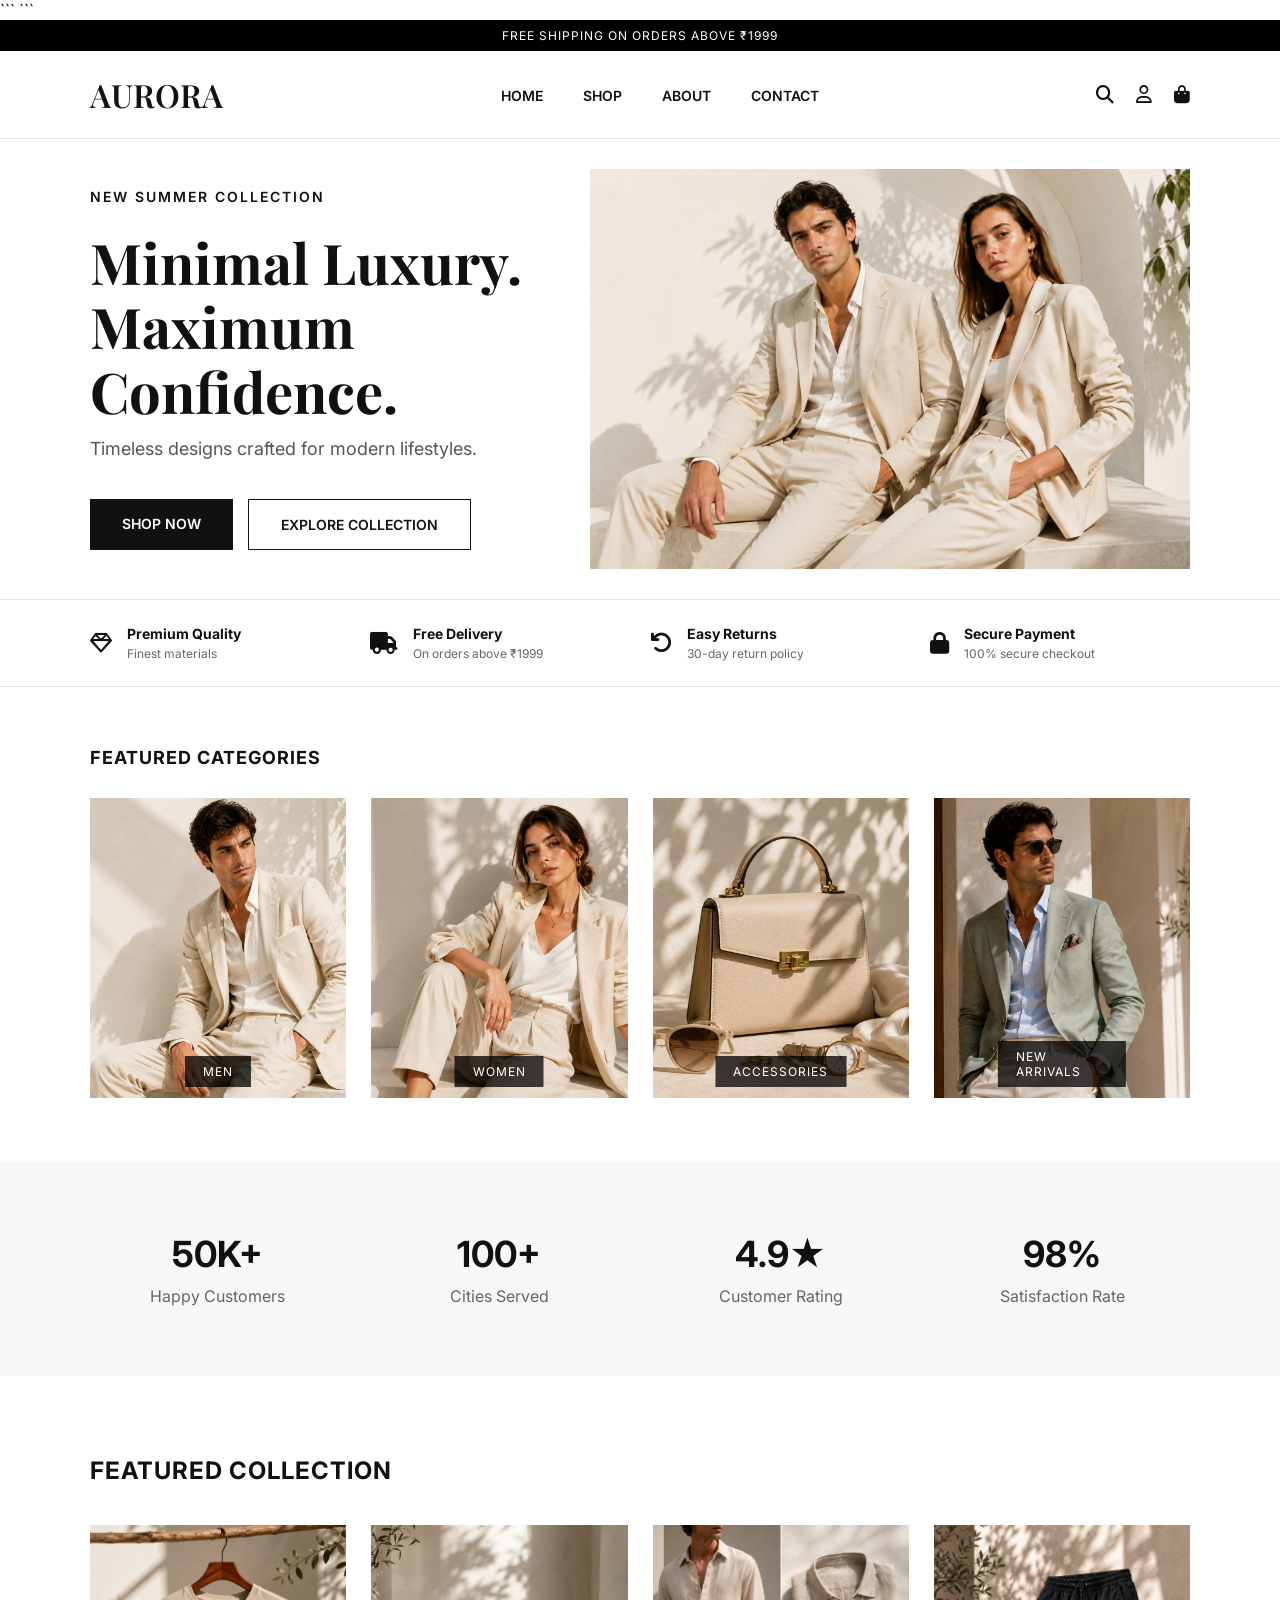
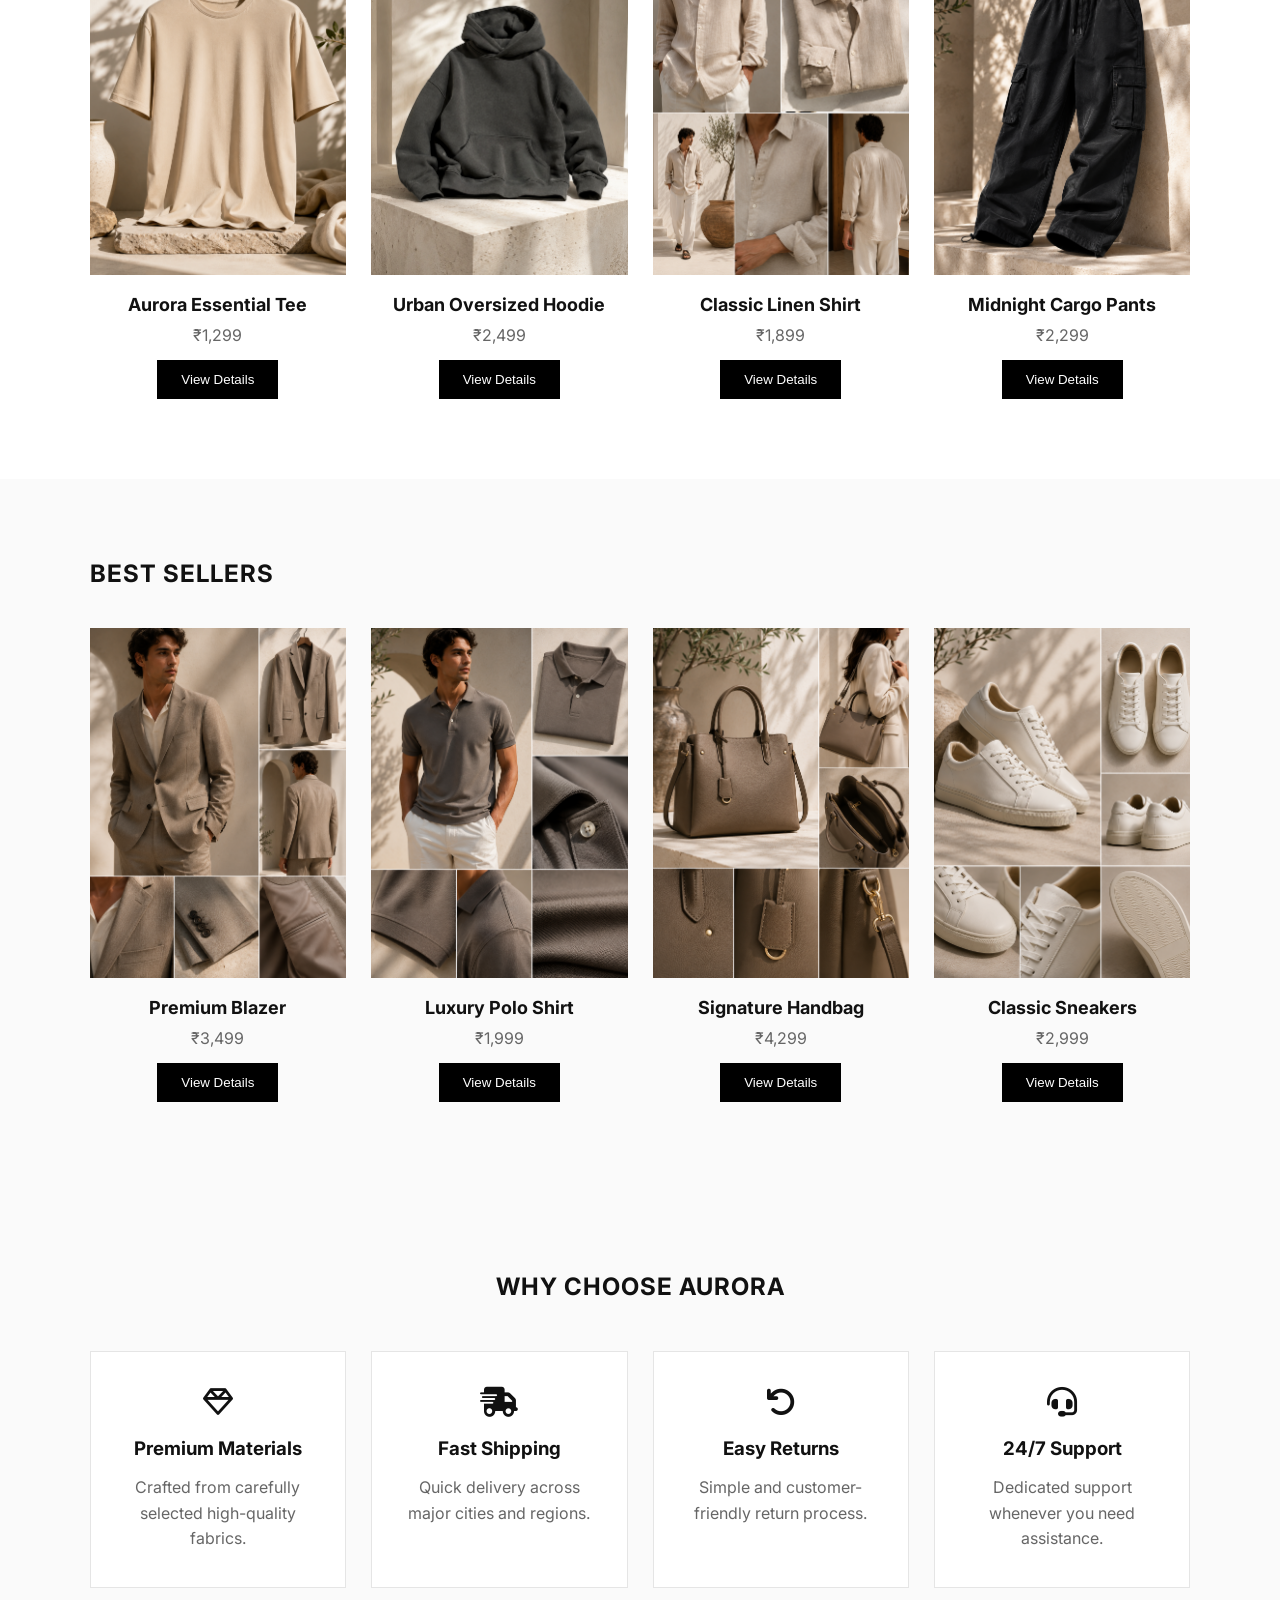
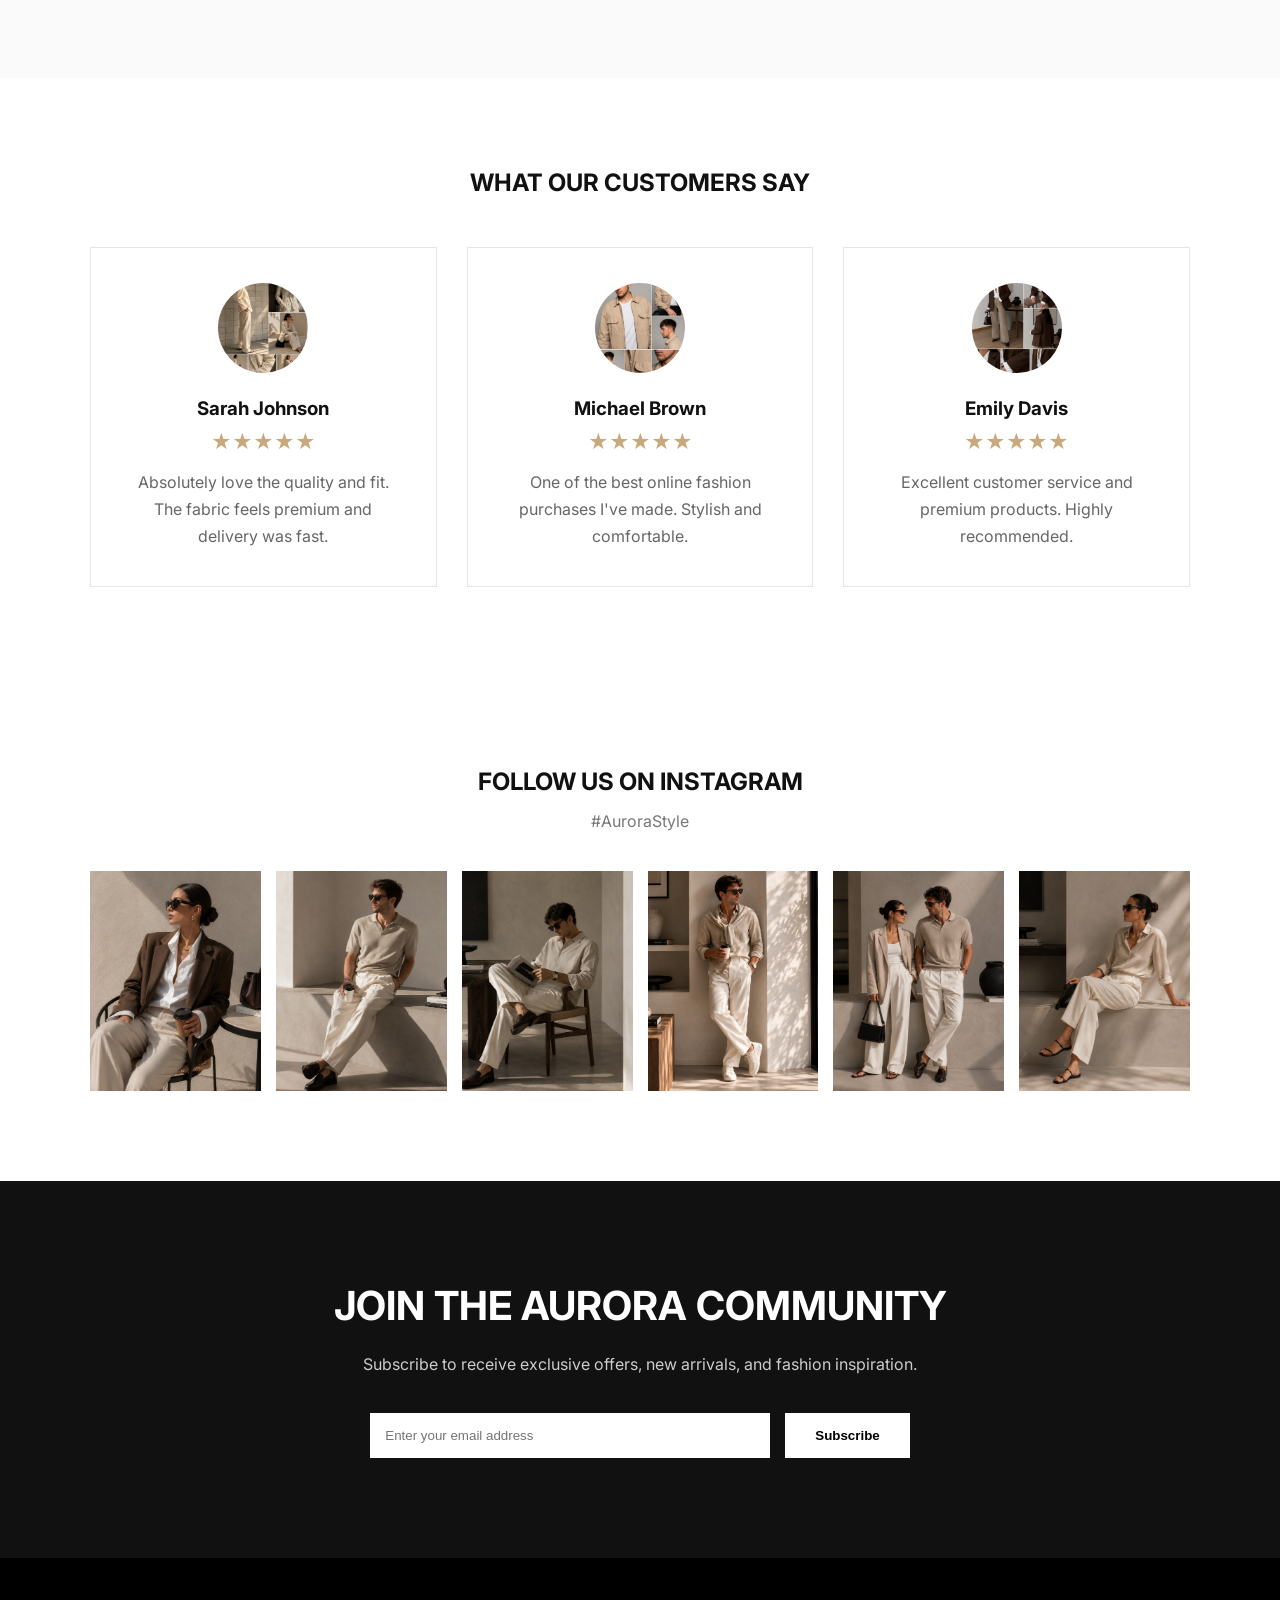
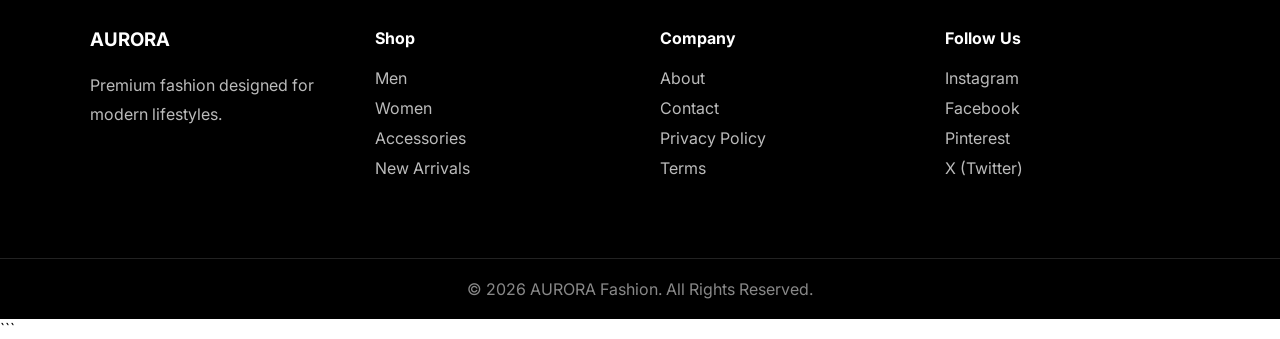
==== index.html @ 1725b02d "Complete Aurora Home Page" ====
<!DOCTYPE html>

<html lang="en">
<head>
    <meta charset="UTF-8">
    <meta name="viewport" content="width=device-width, initial-scale=1.0">
    <title>AURORA Fashion</title>

```
<link rel="stylesheet" href="css/style.css">

<!-- Google Fonts -->
<link href="https://fonts.googleapis.com/css2?family=Playfair+Display:wght@500;600;700&family=Inter:wght@300;400;500;600&display=swap" rel="stylesheet">

<!-- Font Awesome -->
<link rel="stylesheet"
    href="https://cdnjs.cloudflare.com/ajax/libs/font-awesome/6.5.2/css/all.min.css">
```

</head>
<body>

<!-- Announcement Bar -->

<div class="announcement-bar">
    FREE SHIPPING ON ORDERS ABOVE ₹1999
</div>

<!-- Navbar -->

<nav class="navbar">

    <div class="logo">
        AURORA
    </div>

    <ul class="nav-links">
        <li><a href="#">HOME</a></li>
        <li><a href="#">SHOP</a></li>
        <li><a href="#">ABOUT</a></li>
        <li><a href="#">CONTACT</a></li>
    </ul>

    <div class="nav-icons">
        <i class="fa-solid fa-magnifying-glass"></i>
        <i class="fa-regular fa-user"></i>
        <i class="fa-solid fa-bag-shopping"></i>

        <div class="menu-btn">
            <i class="fa-solid fa-bars"></i>
        </div>
    </div>

</nav>

<!-- Hero Section -->

<section class="hero">

    <div class="hero-content">

        <p class="subtitle">
            NEW SUMMER COLLECTION
        </p>

        <h1>
            Minimal Luxury.<br>
            Maximum Confidence.
        </h1>

        <p class="hero-text">
            Timeless designs crafted for modern lifestyles.
        </p>

        <div class="hero-buttons">

            <a href="#" class="btn-primary">
                SHOP NOW
            </a>

            <a href="#" class="btn-secondary">
                EXPLORE COLLECTION
            </a>

        </div>

    </div>

    <div class="hero-image">
        <img src="image/hero.png" alt="Aurora Fashion">
    </div>

</section>

<!-- Features Section -->

<section class="features">

    <div class="feature-card">
        <i class="fa-regular fa-gem"></i>
        <div>
            <h4>Premium Quality</h4>
            <p>Finest materials</p>
        </div>
    </div>

    <div class="feature-card">
        <i class="fa-solid fa-truck"></i>
        <div>
            <h4>Free Delivery</h4>
            <p>On orders above ₹1999</p>
        </div>
    </div>

    <div class="feature-card">
        <i class="fa-solid fa-arrow-rotate-left"></i>
        <div>
            <h4>Easy Returns</h4>
            <p>30-day return policy</p>
        </div>
    </div>

    <div class="feature-card">
        <i class="fa-solid fa-lock"></i>
        <div>
            <h4>Secure Payment</h4>
            <p>100% secure checkout</p>
        </div>
    </div>

</section>

<!-- Categories Section -->

<section class="categories">

    <h2>FEATURED CATEGORIES</h2>

    <div class="category-grid">

        <div class="category-card">
            <img src="image/men.png" alt="Men">
            <span>MEN</span>
        </div>

        <div class="category-card">
            <img src="image/women.png" alt="Women">
            <span>WOMEN</span>
        </div>

        <div class="category-card">
            <img src="image/acce.png" alt="Accessories">
            <span>ACCESSORIES</span>
        </div>

        <div class="category-card">
            <img src="image/new.png" alt="New Arrivals">
            <span>NEW ARRIVALS</span>
        </div>

    </div>

</section>

<!-- Statistics Section -->

<section class="stats">

    <div class="stat-card">
        <h3>50K+</h3>
        <p>Happy Customers</p>
    </div>

    <div class="stat-card">
        <h3>100+</h3>
        <p>Cities Served</p>
    </div>

    <div class="stat-card">
        <h3>4.9★</h3>
        <p>Customer Rating</p>
    </div>

    <div class="stat-card">
        <h3>98%</h3>
        <p>Satisfaction Rate</p>
    </div>

</section>

<!-- Featured Collection -->

<section class="featured-collection">

    <h2>FEATURED COLLECTION</h2>

    <div class="product-grid">

        <div class="product-card">
            <img src="image/product-1.png" alt="">
            <h3>Aurora Essential Tee</h3>
            <p>₹1,299</p>
            <button>View Details</button>
        </div>

        <div class="product-card">
            <img src="image/product-2.png" alt="">
            <h3>Urban Oversized Hoodie</h3>
            <p>₹2,499</p>
            <button>View Details</button>
        </div>

        <div class="product-card">
            <img src="image/product-3.png" alt="">
            <h3>Classic Linen Shirt</h3>
            <p>₹1,899</p>
            <button>View Details</button>
        </div>

        <div class="product-card">
            <img src="image/product-4.png" alt="">
            <h3>Midnight Cargo Pants</h3>
            <p>₹2,299</p>
            <button>View Details</button>
        </div>

    </div>

</section>
<!-- Best Sellers -->

<section class="best-sellers">

    <h2>BEST SELLERS</h2>

    <div class="product-grid">

        <div class="product-card">
            <img src="image/best-1.png" alt="">
            <h3>Premium Blazer</h3>
            <p>₹3,499</p>
            <button>View Details</button>
        </div>

        <div class="product-card">
            <img src="image/best-2.png" alt="">
            <h3>Luxury Polo Shirt</h3>
            <p>₹1,999</p>
            <button>View Details</button>
        </div>

        <div class="product-card">
            <img src="image/best-3.png" alt="">
            <h3>Signature Handbag</h3>
            <p>₹4,299</p>
            <button>View Details</button>
        </div>

        <div class="product-card">
            <img src="image/best-4.png" alt="">
            <h3>Classic Sneakers</h3>
            <p>₹2,999</p>
            <button>View Details</button>
        </div>

    </div>

</section>
<!-- Why Choose Us -->

<section class="why-us">

    <h2>WHY CHOOSE AURORA</h2>

    <div class="why-grid">

        <div class="why-card">
            <i class="fa-regular fa-gem"></i>
            <h3>Premium Materials</h3>
            <p>Crafted from carefully selected high-quality fabrics.</p>
        </div>

        <div class="why-card">
            <i class="fa-solid fa-truck-fast"></i>
            <h3>Fast Shipping</h3>
            <p>Quick delivery across major cities and regions.</p>
        </div>

        <div class="why-card">
            <i class="fa-solid fa-arrow-rotate-left"></i>
            <h3>Easy Returns</h3>
            <p>Simple and customer-friendly return process.</p>
        </div>

        <div class="why-card">
            <i class="fa-solid fa-headset"></i>
            <h3>24/7 Support</h3>
            <p>Dedicated support whenever you need assistance.</p>
        </div>

    </div>

</section>
<!-- Customer Reviews -->

<section class="reviews">

    <h2>WHAT OUR CUSTOMERS SAY</h2>

    <div class="review-grid">

        <div class="review-card">

            <img src="image/review-1.png" alt="Customer">

            <h3>Sarah Johnson</h3>

            <div class="stars">
                ★★★★★
            </div>

            <p>
                Absolutely love the quality and fit.
                The fabric feels premium and delivery was fast.
            </p>

        </div>

        <div class="review-card">

            <img src="image/review-2.png" alt="Customer">

            <h3>Michael Brown</h3>

            <div class="stars">
                ★★★★★
            </div>

            <p>
                One of the best online fashion purchases I've made.
                Stylish and comfortable.
            </p>

        </div>

        <div class="review-card">

            <img src="image/review-3.png" alt="Customer">

            <h3>Emily Davis</h3>

            <div class="stars">
                ★★★★★
            </div>

            <p>
                Excellent customer service and premium products.
                Highly recommended.
            </p>

        </div>

    </div>

</section>
<!-- Instagram Gallery -->

<section class="instagram">

    <h2>FOLLOW US ON INSTAGRAM</h2>

    <p class="insta-text">#AuroraStyle</p>

    <div class="instagram-grid">

        <img src="image/insta-1.png" alt="">
        <img src="image/insta-2.png" alt="">
        <img src="image/insta-3.png" alt="">
        <img src="image/insta-4.png" alt="">
        <img src="image/insta-5.png" alt="">
        <img src="image/insta-6.png" alt="">

    </div>

</section>
<!-- Newsletter -->

<section class="newsletter">

    <h2>JOIN THE AURORA COMMUNITY</h2>

    <p>
        Subscribe to receive exclusive offers, new arrivals,
        and fashion inspiration.
    </p>

    <form class="newsletter-form">

        <input
            type="email"
            placeholder="Enter your email address"
            required
        >

        <button type="submit">
            Subscribe
        </button>

    </form>

</section>
<!-- Footer -->

<footer class="footer">

    <div class="footer-grid">

        <div>
            <h3>AURORA</h3>

            <p>
                Premium fashion designed for modern lifestyles.
            </p>
        </div>

        <div>
            <h4>Shop</h4>

            <ul>
                <li><a href="#">Men</a></li>
                <li><a href="#">Women</a></li>
                <li><a href="#">Accessories</a></li>
                <li><a href="#">New Arrivals</a></li>
            </ul>
        </div>

        <div>
            <h4>Company</h4>

            <ul>
                <li><a href="#">About</a></li>
                <li><a href="#">Contact</a></li>
                <li><a href="#">Privacy Policy</a></li>
                <li><a href="#">Terms</a></li>
            </ul>
        </div>

        <div>
            <h4>Follow Us</h4>

            <ul>
                <li><a href="#">Instagram</a></li>
                <li><a href="#">Facebook</a></li>
                <li><a href="#">Pinterest</a></li>
                <li><a href="#">X (Twitter)</a></li>
            </ul>
        </div>

    </div>

    <div class="footer-bottom">
        © 2026 AURORA Fashion. All Rights Reserved.
    </div>

</footer>


<script src="js/main.js"></script>
```

</body>
</html>
---- css/style.css ----
*{
    margin:0;
    padding:0;
    box-sizing:border-box;
}

body{
    font-family:'Inter',sans-serif;
    color:#111;
    background:#fff;
}

a{
    text-decoration:none;
}

ul{
    list-style:none;
}

/* Announcement Bar */

.announcement-bar{
    background:#000;
    color:#fff;
    text-align:center;
    padding:8px;
    font-size:12px;
    letter-spacing:1px;
}

/* Navbar */

.navbar{
    display:flex;
    justify-content:space-between;
    align-items:center;
    padding:22px 7%;
    border-bottom:1px solid #e5e5e5;
    position:sticky;
    top:0;
    background:#fff;
    z-index:1000;
}

.logo{
    font-family:'Playfair Display',serif;
    font-size:32px;
    font-weight:600;
}

.nav-links{
    display:flex;
    gap:40px;
}

.nav-links a{
    color:#111;
    font-size:14px;
    font-weight:600;
}

.nav-icons{
    display:flex;
    gap:22px;
    font-size:18px;
    cursor:pointer;
}

.menu-btn{
    display:none;
}

/* Hero */

.hero{
    display:flex;
    align-items:center;
    justify-content:space-between;
    min-height:auto;
    padding:30px 7%;
}

.hero-content{
    flex:1;
}

.subtitle{
    font-size:14px;
    letter-spacing:2px;
    font-weight:600;
    margin-bottom:25px;
}

.hero-content h1{
    font-family:'Playfair Display',serif;
    font-size:56px;
    line-height:1.15;
    margin-bottom:15px;
}

.hero-text{
    font-size:18px;
    color:#555;
    margin-bottom:40px;
}

.hero-buttons{
    display:flex;
    gap:15px;
}

.btn-primary{
    background:#111;
    color:#fff;
    padding:16px 32px;
    font-size:14px;
    font-weight:600;
    transition:.3s;
}

.btn-primary:hover{
    transform:translateY(-3px);
}

.btn-secondary{
    border:1px solid #111;
    color:#111;
    padding:16px 32px;
    font-size:14px;
    font-weight:600;
    transition:.3s;
}

.btn-secondary:hover{
    background:#111;
    color:#fff;
}

.hero-image{
    flex:1.2;
    display:flex;
    justify-content:flex-end;
}

.hero-image img{
    width:100%;
    max-width:800px;
    display:block;
    object-fit: fill;
}

/* Responsive */

@media(max-width:992px){

    .hero{
        flex-direction:column;
        text-align:center;
        gap:40px;
    }

    .hero-buttons{
        justify-content:center;
    }

    .hero-content h1{
        font-size:52px;
    }

}

@media(max-width:768px){

    .nav-links{
        display:none;
    }

    .menu-btn{
        display:block;
    }

    .hero-content h1{
        font-size:42px;
    }
    .features{
    grid-template-columns:repeat(2,1fr);
}

.category-grid{
    grid-template-columns:repeat(2,1fr);
}

}

@media(max-width:480px){

    .hero-content h1{
        font-size:34px;
    }

    .hero-buttons{
        flex-direction:column;
    }
    .features{
    grid-template-columns:1fr;
}

.category-grid{
    grid-template-columns:1fr;
}

}

/* FEATURES */

.features{
    display:grid;
    grid-template-columns:repeat(4,1fr);
    gap:20px;

    padding:25px 7%;

    border-top:1px solid #e5e5e5;
    border-bottom:1px solid #e5e5e5;
}

.feature-card{
    display:flex;
    align-items:center;
    gap:15px;
}

.feature-card i{
    font-size:22px;
    color:#111;
}

.feature-card h4{
    font-size:14px;
    margin-bottom:4px;
}

.feature-card p{
    font-size:12px;
    color:#666;
}

/* CATEGORIES */

.categories{
    padding:60px 7%;
}

.categories h2{
    font-size:18px;
    margin-bottom:30px;
    letter-spacing:1px;
}

.category-grid{
    display:grid;
    grid-template-columns:repeat(4,1fr);
    gap:25px;
}

.category-card{
    position:relative;
    overflow:hidden;
    cursor:pointer;
}

.category-card img{
    width:100%;
    height:300px;
    object-fit:cover;
    transition:0.4s;
}

.category-card:hover img{
    transform:scale(1.05);
}

.category-card span{
    position:absolute;
    bottom:15px;
    left:50%;
    transform:translateX(-50%);

    background:rgba(0,0,0,0.75);

    color:white;

    padding:8px 18px;

    font-size:12px;
    letter-spacing:1px;
}
/* STATISTICS */

.stats{
    padding:70px 7%;
    background:#f7f7f7;

    display:grid;
    grid-template-columns:repeat(4,1fr);
    gap:25px;

    text-align:center;
}

.stat-card h3{
    font-size:36px;
    margin-bottom:10px;
}

.stat-card p{
    color:#666;
}

/* FEATURED COLLECTION */

.featured-collection{
    padding:80px 7%;
}

.featured-collection h2{
    margin-bottom:40px;
    letter-spacing:1px;
}

.product-grid{
    display:grid;
    grid-template-columns:repeat(4,1fr);
    gap:25px;
}

.product-card{
    text-align:center;
}

.product-card img{
    width:100%;
    height:350px;
    object-fit:cover;
}

.product-card h3{
    margin-top:15px;
    margin-bottom:10px;
    font-size:18px;
}

.product-card p{
    margin-bottom:15px;
    color:#666;
}

.product-card button{
    background:black;
    color:white;
    border:none;
    padding:12px 24px;
    cursor:pointer;
}
.best-sellers{
    padding:80px 7%;
    background:#fafafa;
}

.best-sellers h2{
    margin-bottom:40px;
    letter-spacing:1px;
}
/* WHY US */

.why-us{
    padding:90px 7%;
    background:#fafafa;
}

.why-us h2{
    text-align:center;
    margin-bottom:50px;
    letter-spacing:1px;
}

.why-grid{
    display:grid;
    grid-template-columns:repeat(4,1fr);
    gap:25px;
}

.why-card{
    background:white;
    padding:35px 25px;
    text-align:center;
    border:1px solid #e5e5e5;
    transition:0.3s;
}

.why-card:hover{
    transform:translateY(-5px);
}

.why-card i{
    font-size:30px;
    margin-bottom:20px;
}

.why-card h3{
    margin-bottom:15px;
}

.why-card p{
    color:#666;
    line-height:1.6;
}
/* REVIEWS */

.reviews{
    padding:90px 7%;
}

.reviews h2{
    text-align:center;
    margin-bottom:50px;
}

.review-grid{
    display:grid;
    grid-template-columns:repeat(3,1fr);
    gap:30px;
}

.review-card{
    text-align:center;
    padding:35px;
    border:1px solid #e5e5e5;
    background:white;
}

.review-card img{
    width:90px;
    height:90px;
    border-radius:50%;
    object-fit:cover;
    margin-bottom:20px;
}

.review-card h3{
    margin-bottom:10px;
}

.stars{
    color:#c8a97e;
    font-size:20px;
    margin-bottom:15px;
}

.review-card p{
    color:#666;
    line-height:1.7;
}
/* INSTAGRAM */

.instagram{
    padding:90px 7%;
    text-align:center;
}

.instagram h2{
    margin-bottom:15px;
}

.insta-text{
    color:#777;
    margin-bottom:40px;
}

.instagram-grid{
    display:grid;
    grid-template-columns:repeat(6,1fr);
    gap:15px;
}

.instagram-grid img{
    width:100%;
    height:220px;
    object-fit:cover;
    transition:0.3s;
    cursor:pointer;
}

.instagram-grid img:hover{
    transform:scale(1.05);
}
/* NEWSLETTER */

.newsletter{
    padding:100px 7%;
    text-align:center;
    background:#111;
    color:white;
}

.newsletter h2{
    margin-bottom:20px;
    font-size:40px;
}

.newsletter p{
    color:#ccc;
    max-width:600px;
    margin:0 auto 35px;
    line-height:1.8;
}

.newsletter-form{
    display:flex;
    justify-content:center;
    gap:15px;
}

.newsletter-form input{
    width:400px;
    max-width:100%;
    padding:15px;
    border:none;
    outline:none;
}

.newsletter-form button{
    padding:15px 30px;
    border:none;
    background:white;
    color:black;
    cursor:pointer;
    font-weight:600;
}
/* FOOTER */

.footer{
    background:#000;
    color:white;
}

.footer-grid{
    padding:70px 7%;
    display:grid;
    grid-template-columns:repeat(4,1fr);
    gap:40px;
}

.footer h3,
.footer h4{
    margin-bottom:20px;
}

.footer p{
    color:#bbb;
    line-height:1.8;
}

.footer ul{
    list-style:none;
}

.footer ul li{
    margin-bottom:10px;
}

.footer a{
    color:#bbb;
    text-decoration:none;
}

.footer a:hover{
    color:white;
}

.footer-bottom{
    text-align:center;
    padding:20px;
    border-top:1px solid #222;
    color:#888;
}






/* Responsive */

@media(max-width:992px){

    .hero{
        flex-direction:column;
        text-align:center;
        gap:40px;
    }

    .hero-buttons{
        justify-content:center;
    }

    .hero-content h1{
        font-size:52px;
    }

}

@media(max-width:768px){

    .nav-links{
        display:none;
    }

    .menu-btn{
        display:block;
    }

    .hero-content h1{
        font-size:42px;
    }
    .features{
    grid-template-columns:repeat(2,1fr);
}

.category-grid{
    grid-template-columns:repeat(2,1fr);
}
.stats{
    grid-template-columns:repeat(2,1fr);
}

.product-grid{
    grid-template-columns:repeat(2,1fr);
}
.why-grid{
    grid-template-columns:repeat(2,1fr);
}
.review-grid{
    grid-template-columns:1fr;
}
.instagram-grid{
    grid-template-columns:repeat(3,1fr);
}
.footer-grid{
    grid-template-columns:repeat(2,1fr);
}

}

@media(max-width:480px){

    .hero-content h1{
        font-size:34px;
    }

    .hero-buttons{
        flex-direction:column;
    }
    .features{
    grid-template-columns:1fr;
}

.category-grid{
    grid-template-columns:1fr;
}
.stats{
    grid-template-columns:1fr;
}

.product-grid{
    grid-template-columns:1fr;
}
.why-grid{
    grid-template-columns:1fr;
}
.instagram-grid{
    grid-template-columns:repeat(2,1fr);
}
.newsletter-form{
    flex-direction:column;
}
.footer-grid{
    grid-template-columns:1fr;
}

}
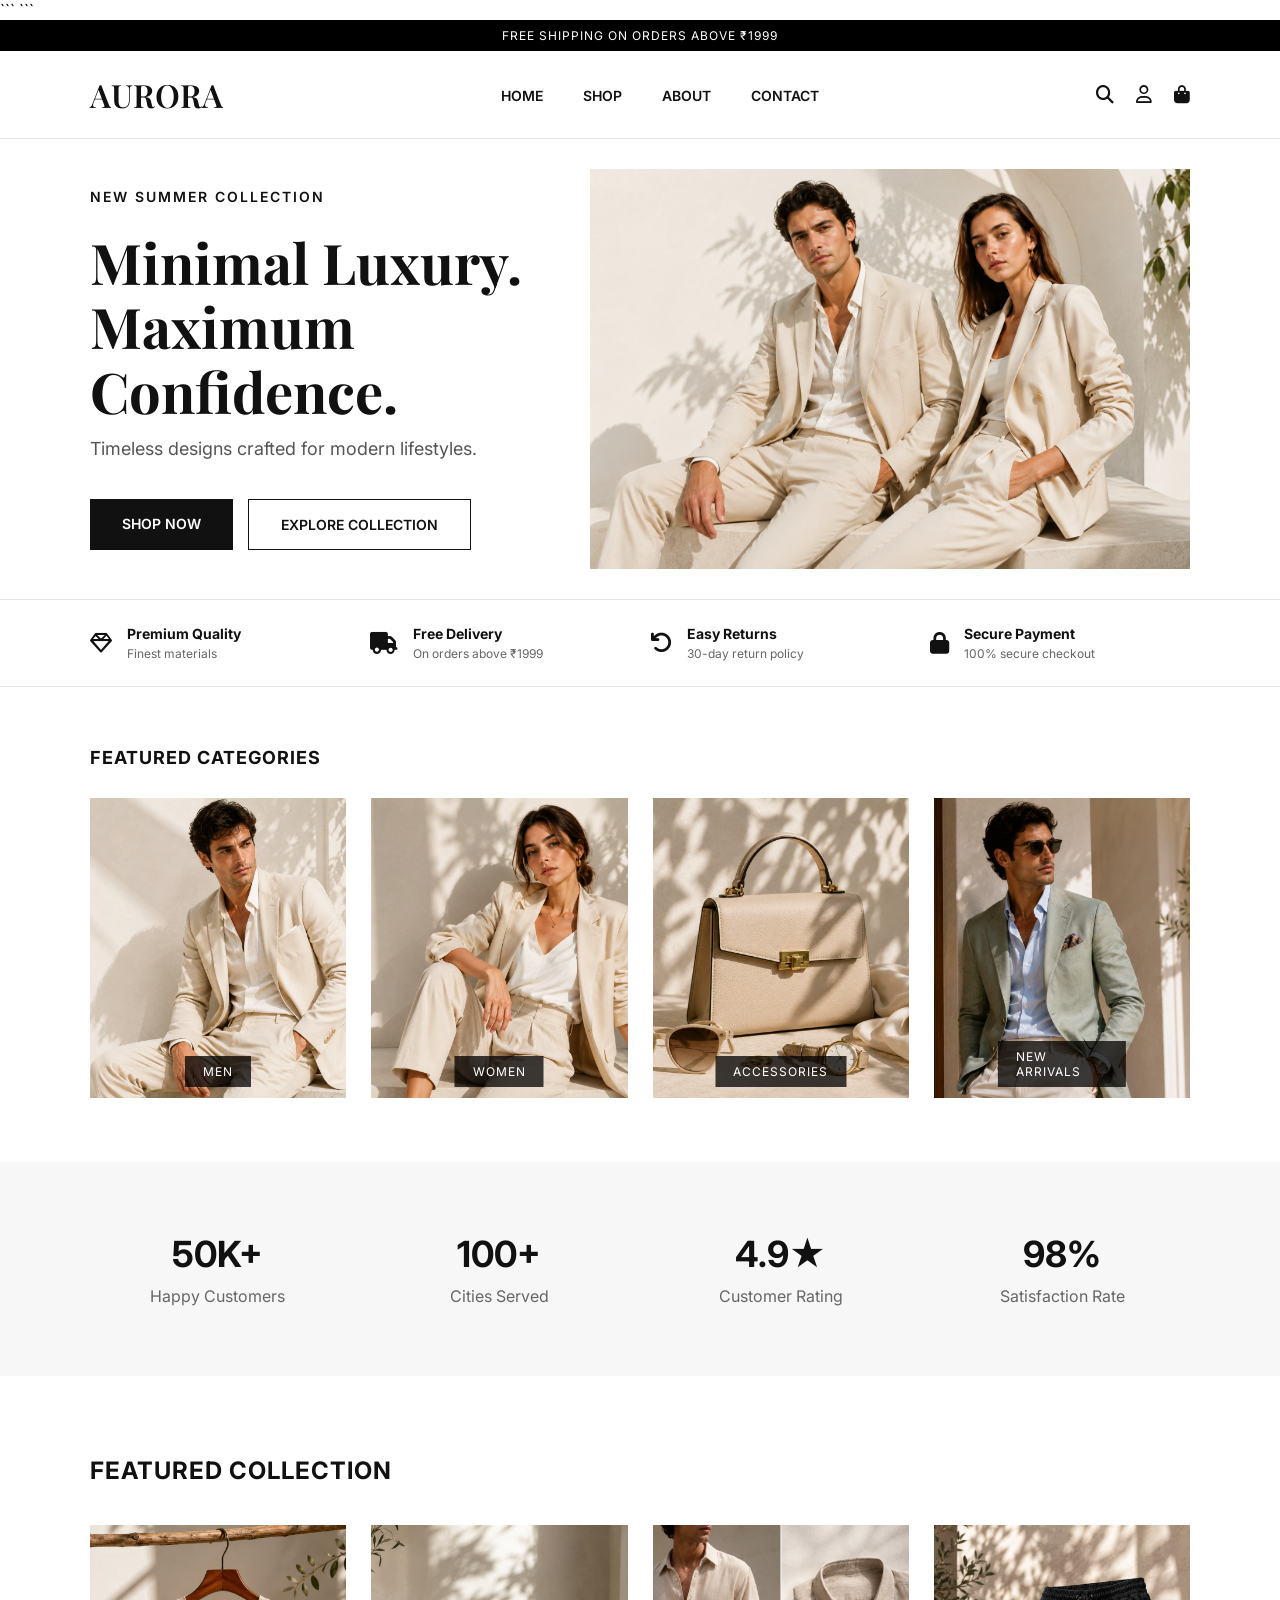
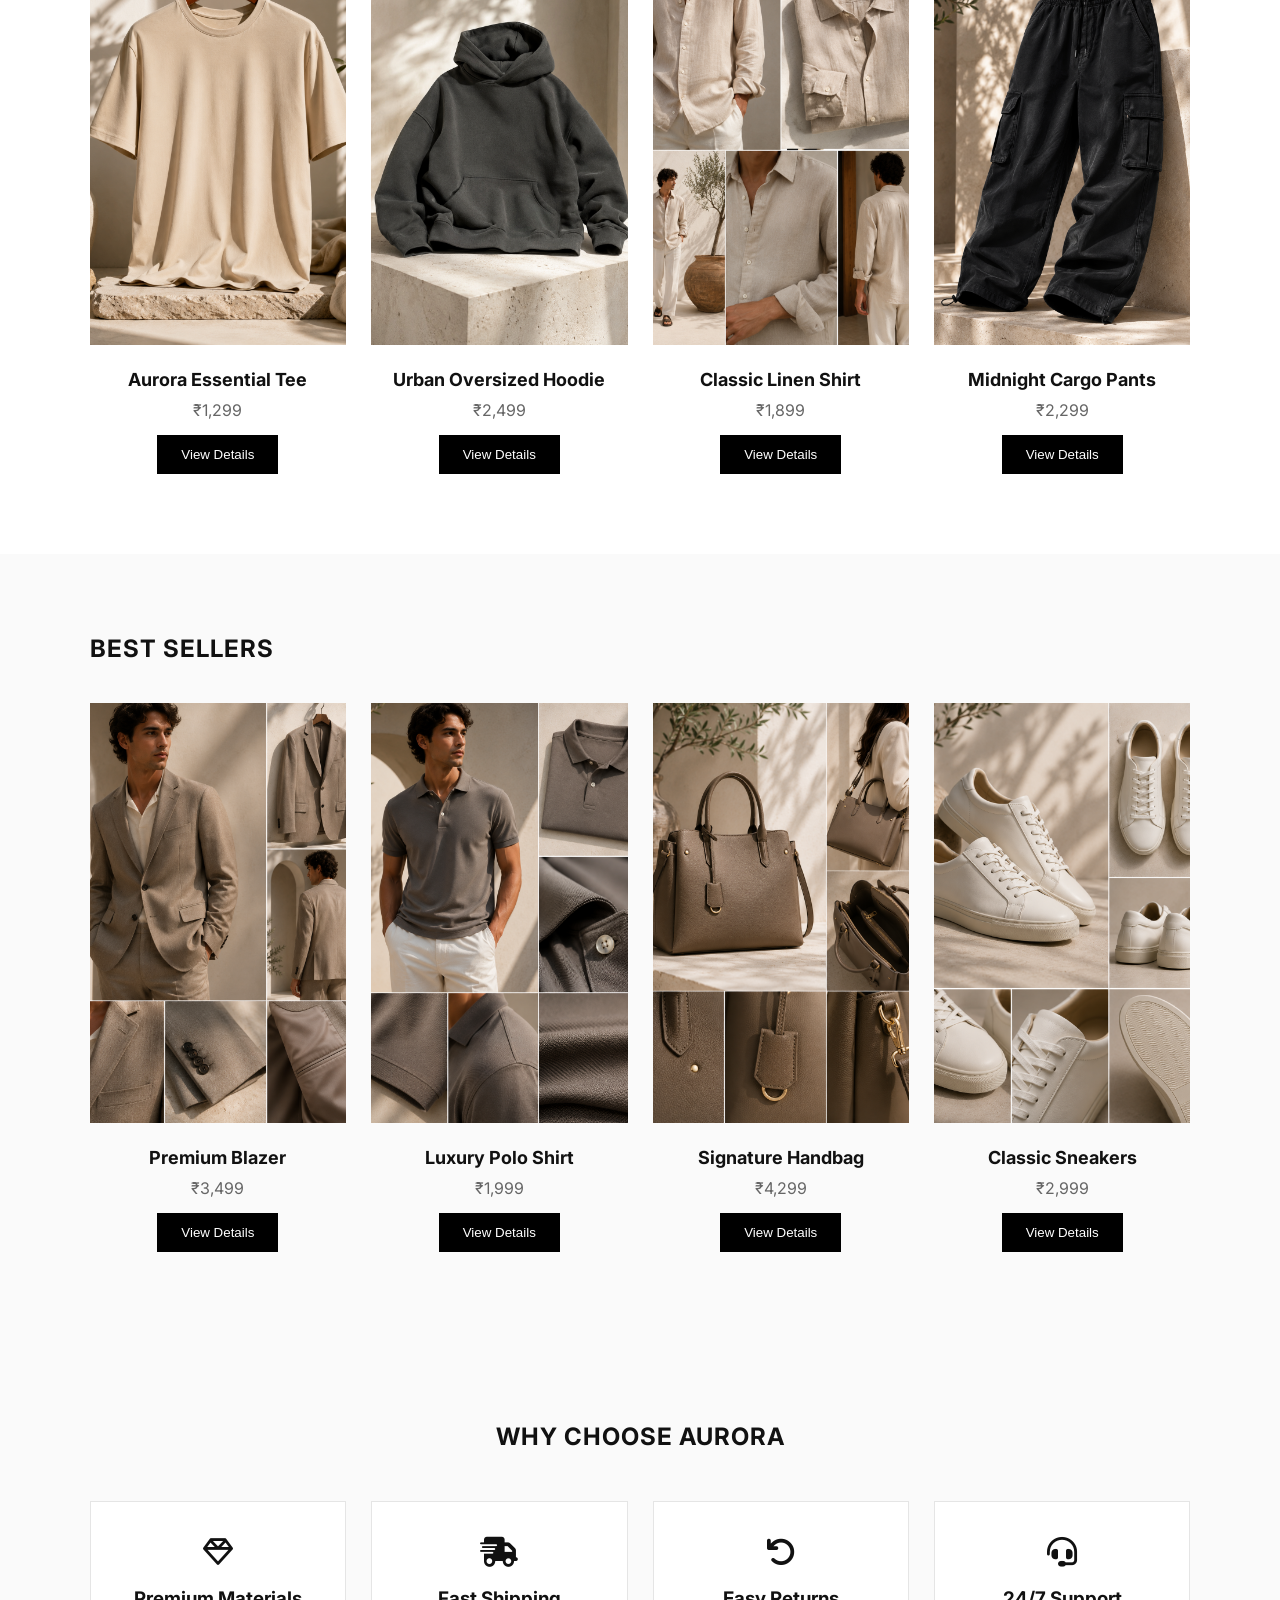
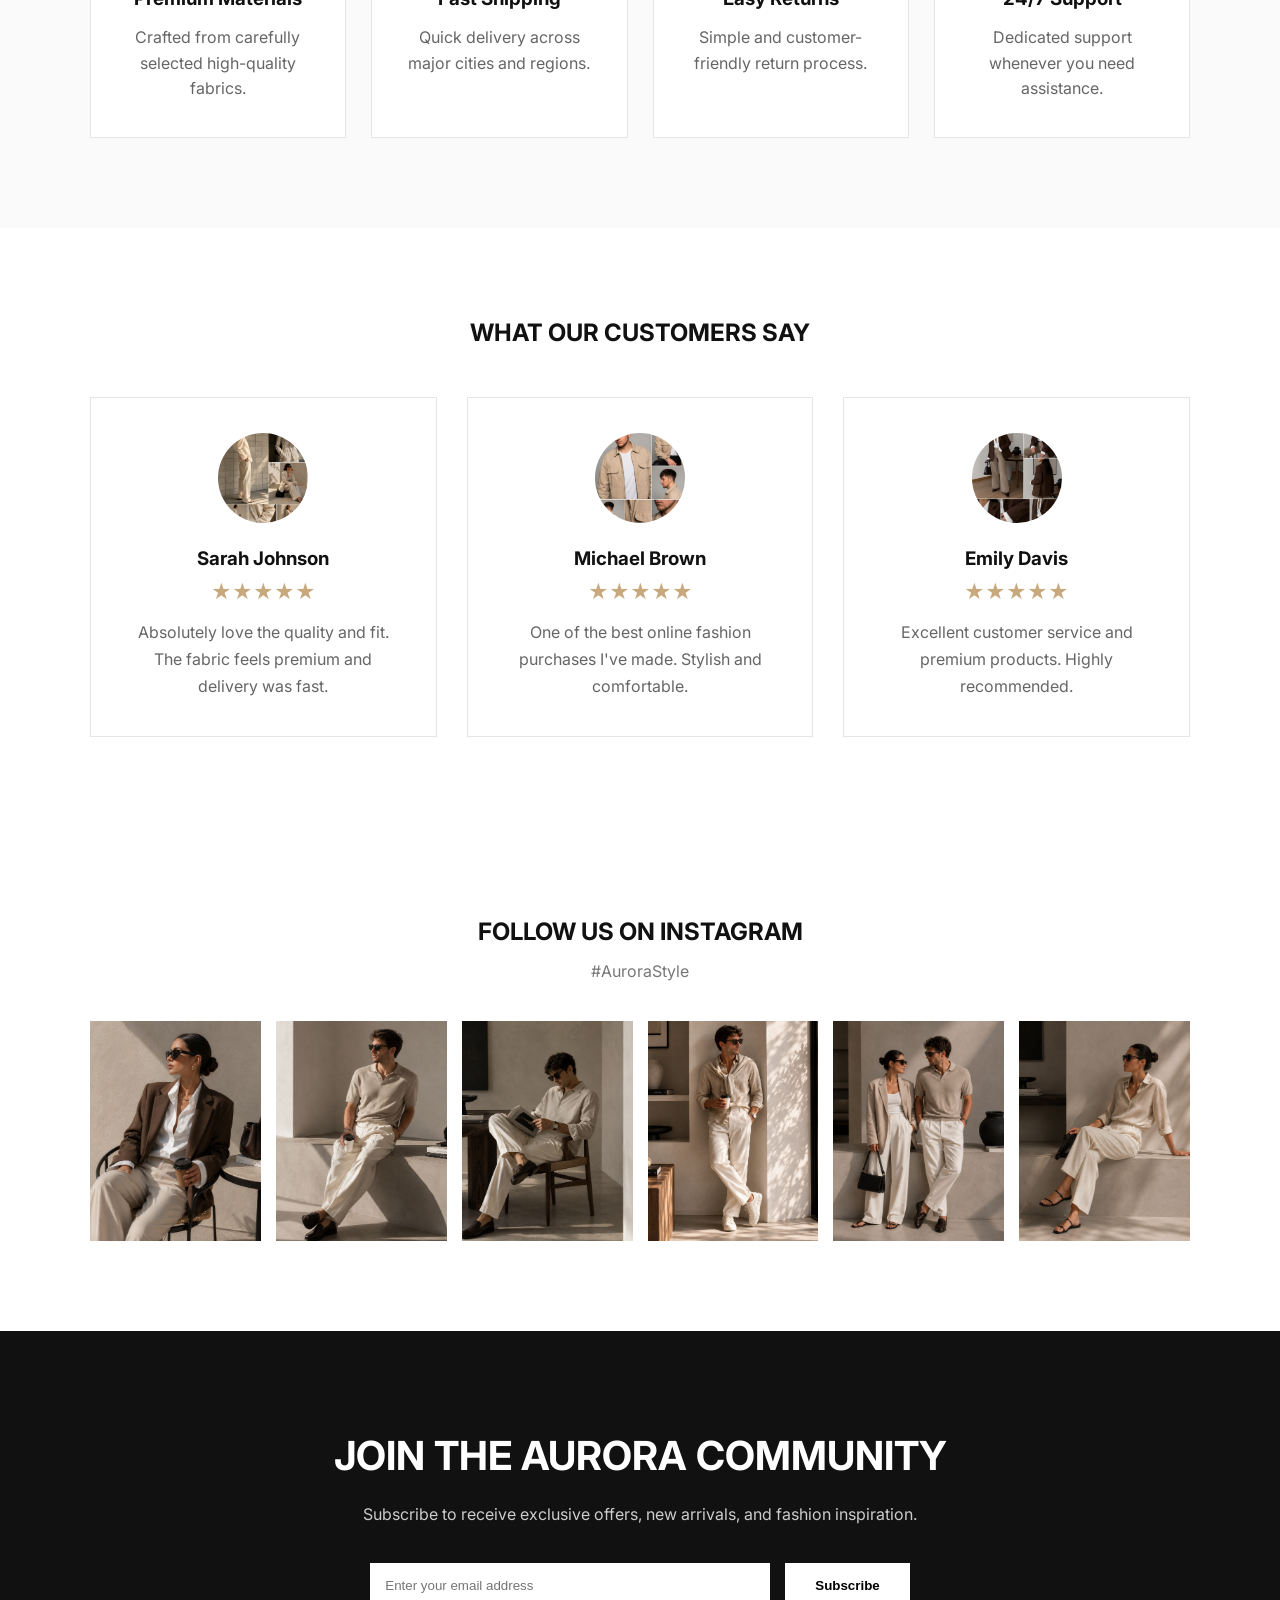
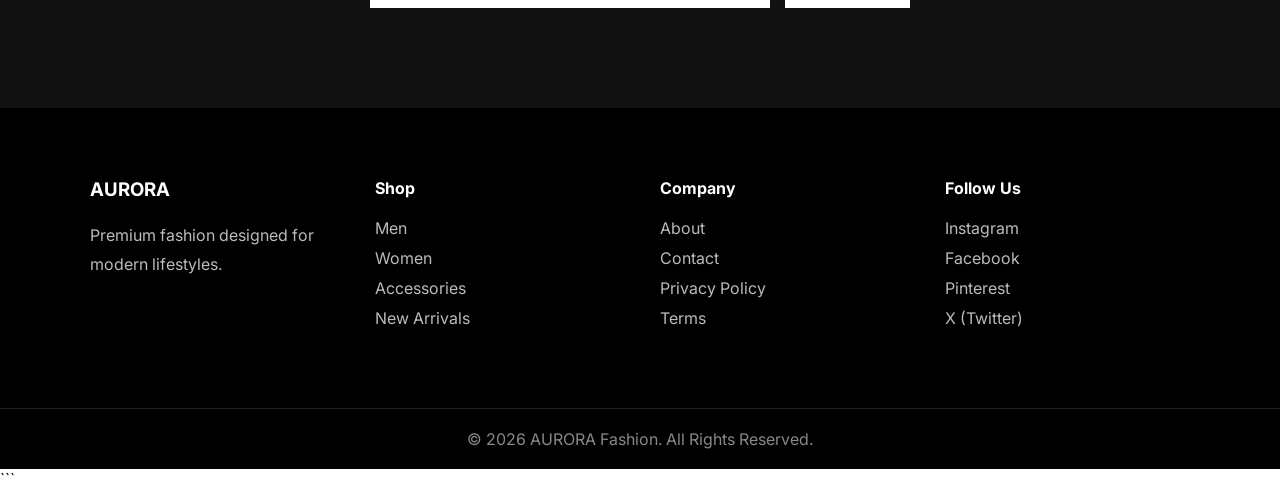
==== commit 1d51f745: "View Product completed" ====
--- a/index.html
+++ b/index.html
@@ -35,10 +35,10 @@
     </div>
 
     <ul class="nav-links">
-        <li><a href="#">HOME</a></li>
-        <li><a href="#">SHOP</a></li>
-        <li><a href="#">ABOUT</a></li>
-        <li><a href="#">CONTACT</a></li>
+        <li><a href="homme.html">HOME</a></li>
+        <li><a href="shop.html">SHOP</a></li>
+        <li><a href="about.html">ABOUT</a></li>
+        <li><a href="contact.html">CONTACT</a></li>
     </ul>
 
     <div class="nav-icons">
--- a/css/style.css
+++ b/css/style.css
@@ -585,6 +585,428 @@
     border-top:1px solid #222;
     color:#888;
 }
+/* SHOP HERO */
+
+.shop-hero{
+    padding:120px 7%;
+    text-align:center;
+    background:#f8f8f8;
+}
+
+.shop-hero h1{
+    font-size:56px;
+    margin-bottom:15px;
+    font-family:'Playfair Display',serif;
+}
+
+.shop-hero p{
+    color:#666;
+}
+/* SHOP CONTROLS */
+
+.shop-controls{
+    padding:60px 7%;
+}
+
+.search-box{
+    max-width:600px;
+    margin:0 auto 40px;
+
+    display:flex;
+}
+
+.search-box input{
+    flex:1;
+    padding:15px;
+    border:1px solid #ddd;
+    outline:none;
+}
+
+.search-box button{
+    width:60px;
+    border:none;
+    background:black;
+    color:white;
+    cursor:pointer;
+}
+
+.filter-buttons{
+    display:flex;
+    justify-content:center;
+    gap:15px;
+    flex-wrap:wrap;
+}
+
+.filter-buttons button{
+    padding:12px 24px;
+    border:1px solid #ddd;
+    background:white;
+    cursor:pointer;
+}
+
+.filter-buttons .active{
+    background:black;
+    color:white;
+}
+/* SHOP PRODUCTS */
+
+.shop-products{
+    padding:20px 7% 100px;
+}
+
+.products-grid{
+    display:grid;
+    grid-template-columns:repeat(4,1fr);
+    gap:30px;
+}
+
+.product-card{
+    text-align:center;
+}
+
+.product-card img{
+    width:100%;
+    height:420px;
+    object-fit:cover;
+}
+
+.product-card h3{
+    margin-top:20px;
+    margin-bottom:10px;
+}
+
+.price{
+    color:#666;
+    margin-bottom:15px;
+}
+
+.product-btn{
+    display:inline-block;
+    background:black;
+    color:white;
+    text-decoration:none;
+    padding:12px 24px;
+}
+/* PAGINATION */
+
+.pagination{
+    display:flex;
+    justify-content:center;
+    gap:12px;
+    padding:0 0 100px;
+}
+
+.pagination a{
+    width:45px;
+    height:45px;
+
+    display:flex;
+    align-items:center;
+    justify-content:center;
+
+    text-decoration:none;
+
+    border:1px solid #ddd;
+
+    color:#111;
+
+    transition:0.3s;
+}
+
+.pagination a:hover{
+    background:black;
+    color:white;
+}
+
+.active-page{
+    background:black;
+    color:white !important;
+}
+/* PRODUCT HOVER EFFECTS */
+
+.product-card{
+    transition:0.4s ease;
+}
+
+.product-card:hover{
+    transform:translateY(-10px);
+}
+
+.product-card{
+    overflow:hidden;
+}
+
+.product-card img{
+    transition:0.5s ease;
+}
+
+.product-card:hover img{
+    transform:scale(1.05);
+}
+
+.product-btn{
+    transition:0.3s ease;
+}
+
+.product-btn:hover{
+    background:#333;
+}
+
+.filter-buttons button{
+    transition:0.3s ease;
+}
+
+.filter-buttons button:hover{
+    background:black;
+    color:white;
+}
+
+.pagination a{
+    transition:0.3s ease;
+}
+/* QUICK VIEW MODAL */
+
+.quick-modal{
+    position:fixed;
+    inset:0;
+
+    background:rgba(0,0,0,0.7);
+
+    display:none;
+
+    justify-content:center;
+    align-items:center;
+
+    z-index:9999;
+}
+
+.quick-modal-content{
+    background:white;
+
+    width:90%;
+    max-width:500px;
+
+    padding:30px;
+
+    text-align:center;
+
+    position:relative;
+}
+
+.quick-modal-content img{
+    width:100%;
+    height:350px;
+    object-fit:cover;
+    margin-bottom:20px;
+}
+
+.close-modal{
+    position:absolute;
+    top:10px;
+    right:20px;
+
+    font-size:30px;
+
+    cursor:pointer;
+}
+
+.modal-btn{
+    display:inline-block;
+
+    margin-top:20px;
+
+    background:black;
+
+    color:white;
+
+    text-decoration:none;
+
+    padding:12px 24px;
+}
+/* =========================
+PRODUCT PAGE
+========================= */
+
+.product-details{
+    padding:80px 8%;
+    background:#f8f8f8;
+}
+
+.product-container{
+    display:grid;
+    grid-template-columns:1fr 1fr;
+    gap:60px;
+    align-items:start;
+}
+
+.main-product-image{
+    width:100%;
+    height:600px;
+    object-fit:cover;
+    border:1px solid #ddd;
+}
+
+.thumbnail-images{
+    display:flex;
+    gap:15px;
+    margin-top:20px;
+}
+
+.thumb{
+    width:90px;
+    height:90px;
+    object-fit:cover;
+    cursor:pointer;
+    border:2px solid transparent;
+    transition:.3s;
+}
+
+.thumb:hover{
+    border-color:#000;
+}
+
+.product-title{
+    font-size:3rem;
+    font-family:'Playfair Display', serif;
+    margin-bottom:15px;
+}
+
+.product-rating{
+    font-size:1rem;
+    margin-bottom:15px;
+}
+
+.product-price{
+    font-size:2rem;
+    font-weight:700;
+    margin-bottom:20px;
+}
+
+.product-description{
+    color:#666;
+    line-height:1.8;
+    margin-bottom:30px;
+}
+
+.product-option{
+    margin-bottom:25px;
+}
+
+.product-option h4{
+    margin-bottom:12px;
+}
+
+.sizes{
+    display:flex;
+    gap:10px;
+}
+
+.sizes button{
+    padding:10px 18px;
+    border:1px solid #ccc;
+    background:#fff;
+    cursor:pointer;
+}
+
+.sizes button:hover{
+    background:#000;
+    color:#fff;
+}
+
+.colors{
+    display:flex;
+    gap:15px;
+}
+
+.color{
+    width:30px;
+    height:30px;
+    border-radius:50%;
+    cursor:pointer;
+    border:2px solid #ddd;
+}
+
+.beige{
+    background:#d8c8b0;
+}
+
+.black{
+    background:#000;
+}
+
+.gray{
+    background:#888;
+}
+
+.quantity-box{
+    display:flex;
+    width:140px;
+}
+
+.quantity-box button{
+    width:40px;
+    border:none;
+    background:#000;
+    color:#fff;
+    cursor:pointer;
+}
+
+.quantity-box input{
+    width:60px;
+    text-align:center;
+    border:1px solid #ddd;
+}
+
+.product-actions{
+    display:flex;
+    gap:15px;
+    margin-top:30px;
+}
+
+.add-cart-btn,
+.buy-btn{
+    padding:15px 35px;
+    border:none;
+    cursor:pointer;
+    font-weight:600;
+}
+
+.add-cart-btn{
+    background:#000;
+    color:#fff;
+}
+
+.buy-btn{
+    background:#ddd;
+}
+
+/* FEATURES */
+
+.product-features{
+    padding:80px 8%;
+    display:grid;
+    grid-template-columns:repeat(4,1fr);
+    gap:25px;
+    background:#fff;
+}
+
+.product-features .feature-card{
+    text-align:center;
+    border:1px solid #eee;
+    padding:40px 20px;
+}
+
+.product-features i{
+    font-size:2rem;
+    margin-bottom:15px;
+}
+
+.product-features h4{
+    margin-bottom:10px;
+}
+
+
+
 
 
 
@@ -650,6 +1072,56 @@
 .footer-grid{
     grid-template-columns:repeat(2,1fr);
 }
+/* SHOP PAGE */
+
+.search-box{
+    max-width:100%;
+}
+
+.filter-buttons{
+    gap:10px;
+}
+
+.filter-buttons button{
+    padding:10px 18px;
+    font-size:14px;
+  }
+.products-grid{
+    grid-template-columns:repeat(2,1fr);
+}
+.quick-modal-content{
+    max-width:90%;
+}
+
+.quick-modal-content img{
+    height:280px;
+}
+.product-title{
+    font-size:2.2rem;
+}
+
+.main-product-image{
+    height:400px;
+}
+
+.thumbnail-images{
+    justify-content:center;
+    flex-wrap:wrap;
+}
+
+.product-actions{
+    flex-direction:column;
+}
+
+.add-cart-btn,
+.buy-btn{
+    width:100%;
+}
+
+.product-features{
+    grid-template-columns:1fr;
+}
+
 
 }
 
@@ -688,5 +1160,84 @@
 .footer-grid{
     grid-template-columns:1fr;
 }
+/* SHOP PAGE MOBILE */
+
+.shop-controls{
+    padding:40px 5%;
+}
+
+.search-box{
+    flex-direction:column;
+    gap:10px;
+}
+
+.search-box button{
+    width:100%;
+    height:50px;
+}
+
+.filter-buttons{
+    display:grid;
+    grid-template-columns:1fr 1fr;
+    gap:10px;
+}
+
+.filter-buttons button{
+    width:100%;
+}
+
+.shop-hero{
+    padding:80px 5%;
+}
+
+.shop-hero h1{
+    font-size:38px;
+}
+.products-grid{
+    grid-template-columns:1fr;
+}
+.quick-modal-content{
+    padding:20px;
+}
+
+.quick-modal-content img{
+    height:220px;
+}
+
+.modal-btn{
+    width:100%;
+}
+.product-title{
+    font-size:1.8rem;
+}
+
+.main-product-image{
+    height:320px;
+}
+
+.thumb{
+    width:70px;
+    height:70px;
+}
+
+.product-price{
+    font-size:1.5rem;
+}
+
+}
+
+@media(max-width:1024px){
+
+    .product-container{
+        grid-template-columns:1fr;
+    }
+
+    .main-product-image{
+        height:500px;
+    }
+
+    .product-features{
+        grid-template-columns:repeat(2,1fr);
+    }
 
 }
